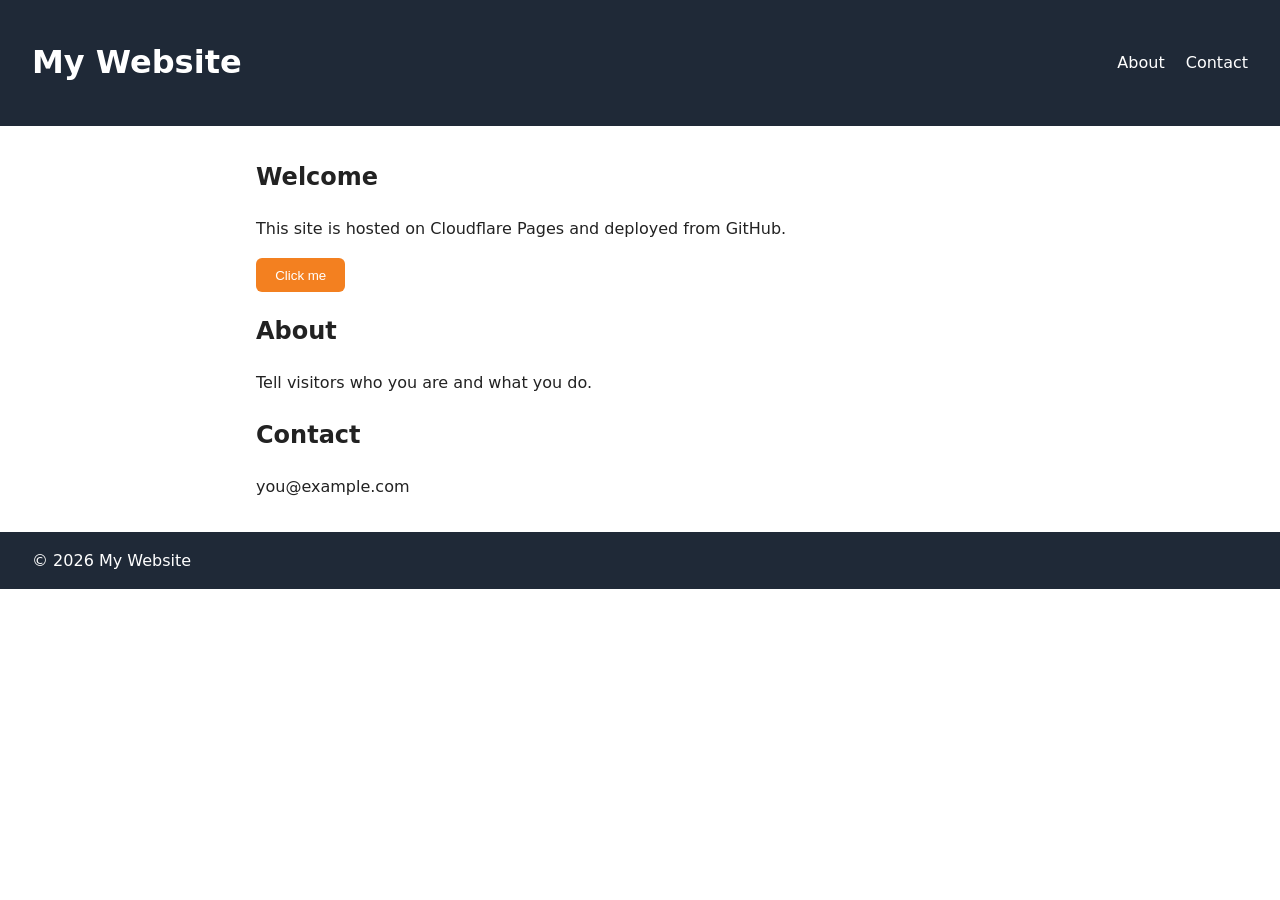
==== index.html @ 6a251885 "Add website files" ====
<!DOCTYPE html>
<html lang="en">
<head>
  <meta charset="UTF-8">
  <meta name="viewport" content="width=device-width, initial-scale=1">
  <title>My Website</title>
  <link rel="stylesheet" href="style.css">
</head>
<body>
  <header>
    <h1>My Website</h1>
    <nav>
      <a href="#about">About</a>
      <a href="#contact">Contact</a>
    </nav>
  </header>

  <main>
    <section>
      <h2>Welcome</h2>
      <p>This site is hosted on Cloudflare Pages and deployed from GitHub.</p>
      <button id="btn">Click me</button>
      <p id="msg"></p>
    </section>

    <section id="about">
      <h2>About</h2>
      <p>Tell visitors who you are and what you do.</p>
    </section>

    <section id="contact">
      <h2>Contact</h2>
      <p>you@example.com</p>
    </section>
  </main>

  <footer>&copy; 2026 My Website</footer>
  <script src="script.js"></script>
</body>
</html>
---- style.css ----
* { box-sizing: border-box; }
body {
  font-family: system-ui, sans-serif;
  margin: 0;
  line-height: 1.6;
  color: #222;
}
header, footer {
  background: #1f2937;
  color: #fff;
  padding: 1rem 2rem;
}
header { display: flex; justify-content: space-between; align-items: center; }
nav a { color: #fff; margin-left: 1rem; text-decoration: none; }
main { max-width: 800px; margin: 2rem auto; padding: 0 1rem; }
button {
  background: #f38020;
  color: #fff;
  border: 0;
  padding: .6rem 1.2rem;
  border-radius: 6px;
  cursor: pointer;
}
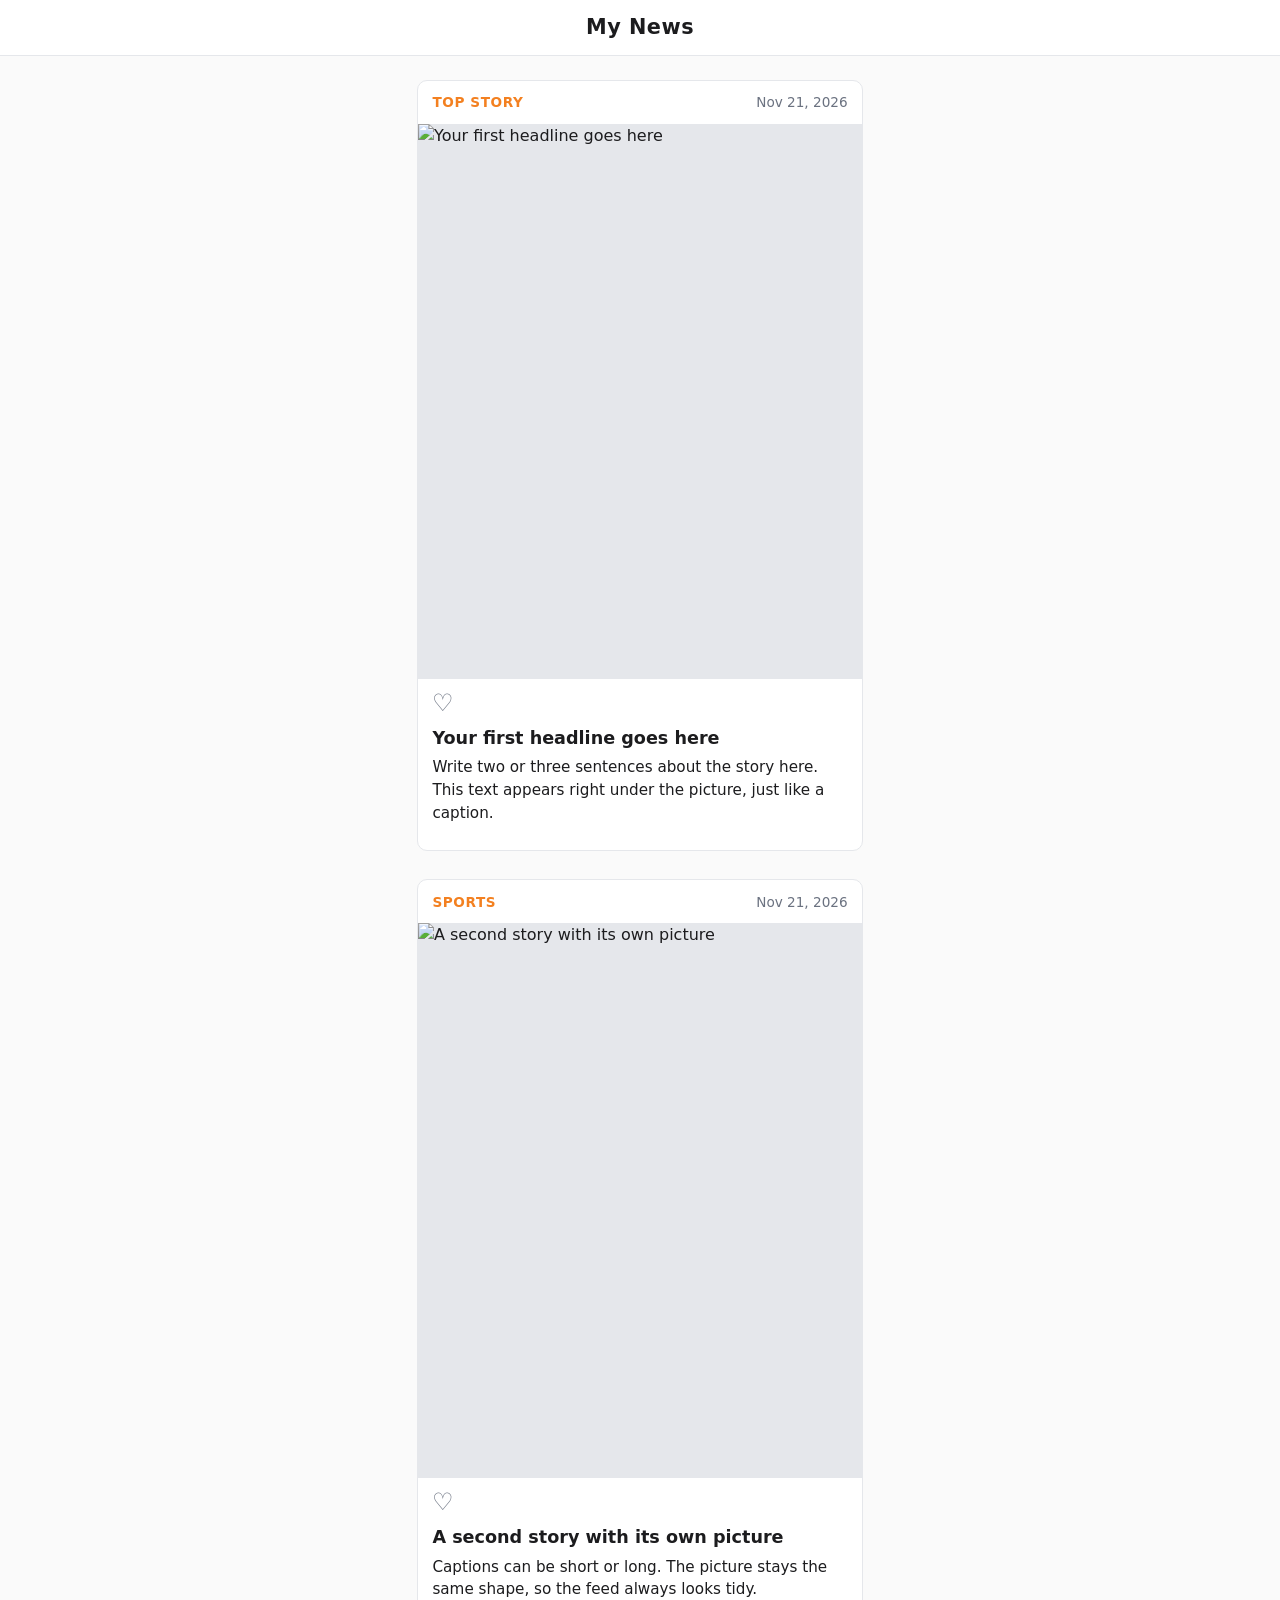
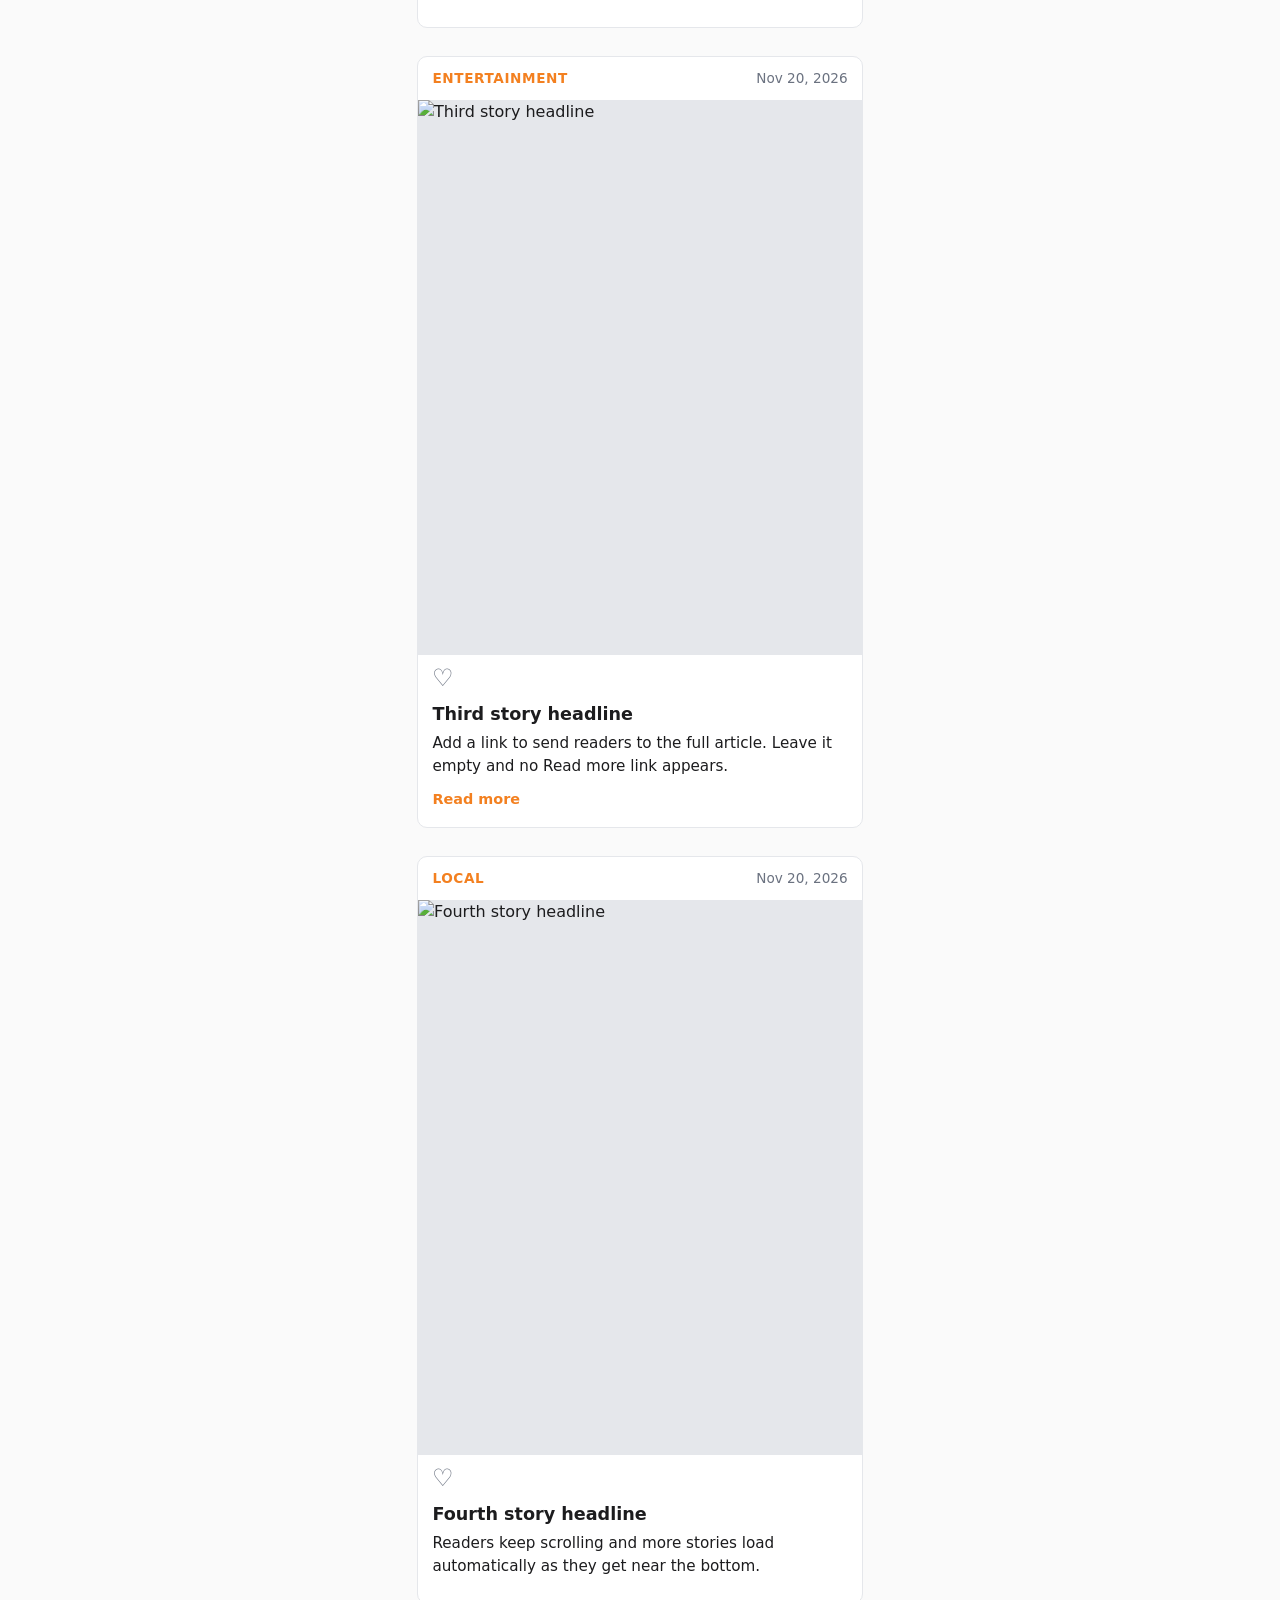
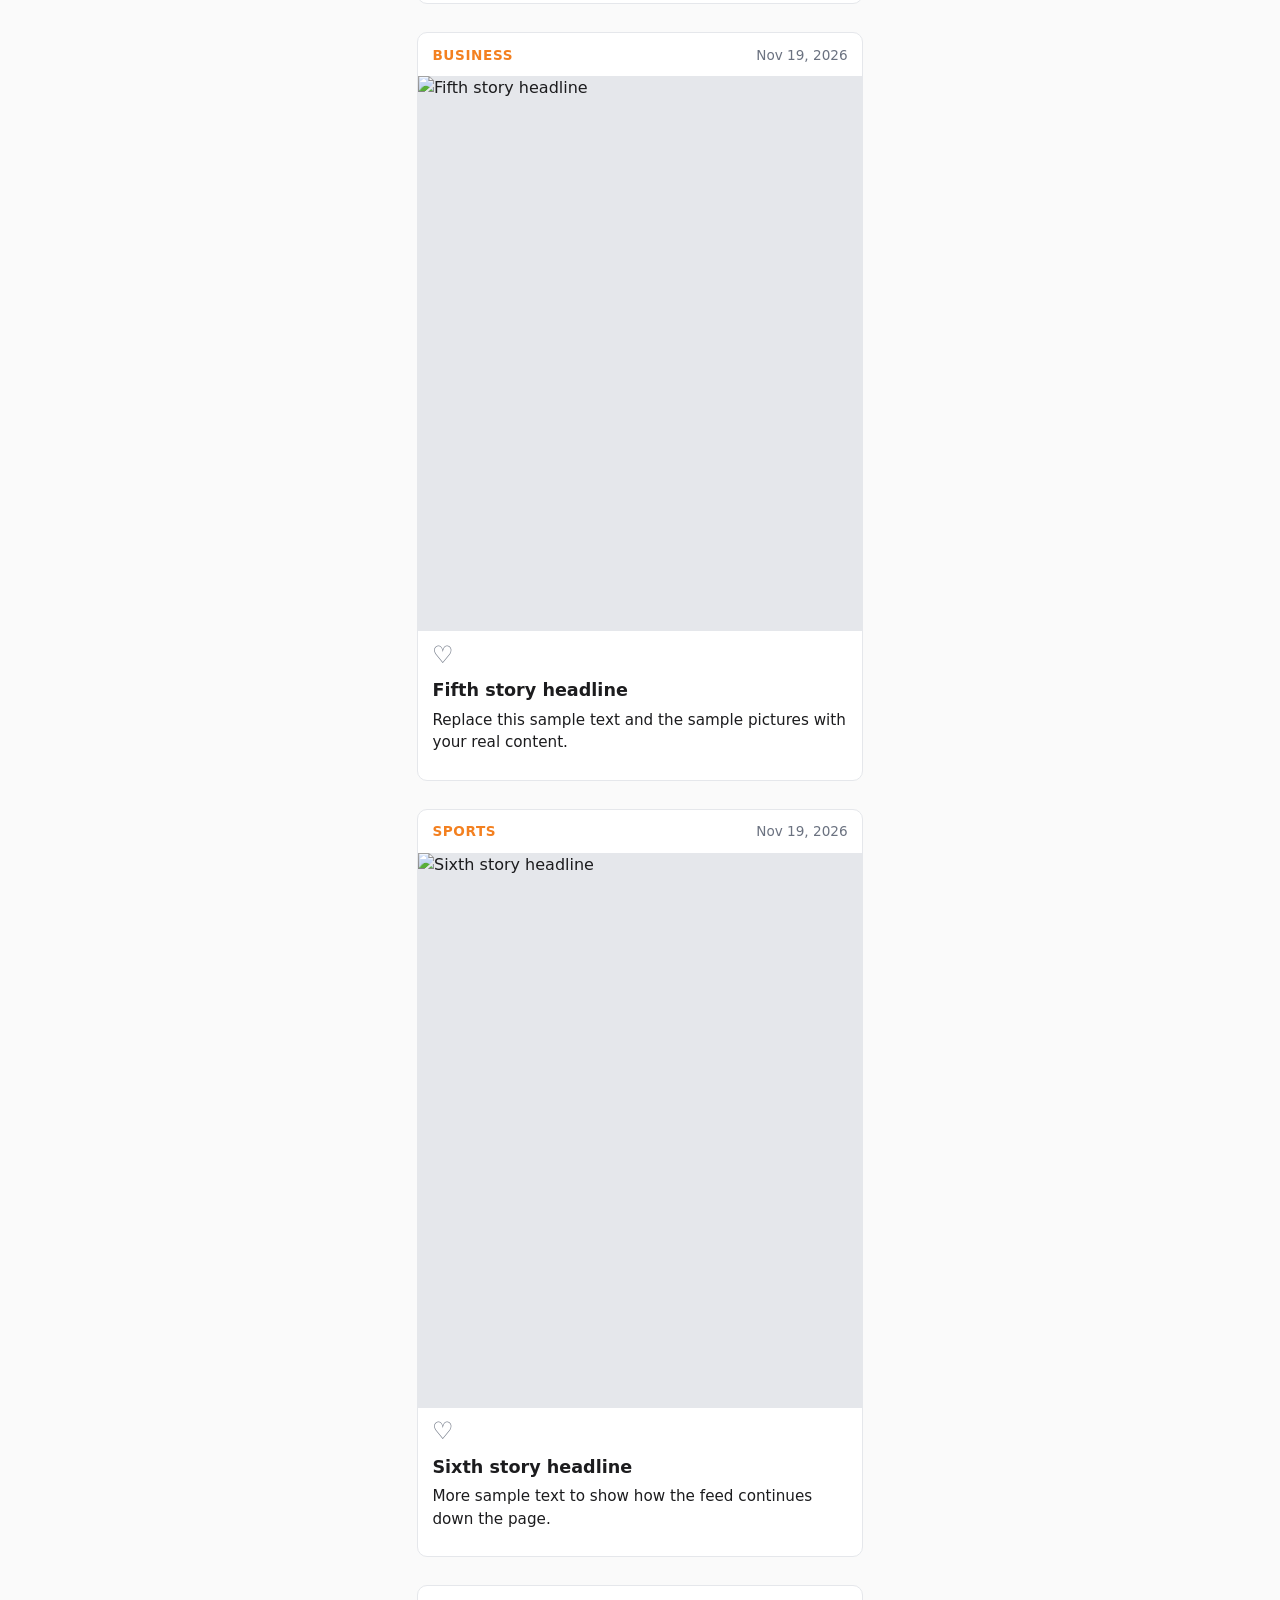
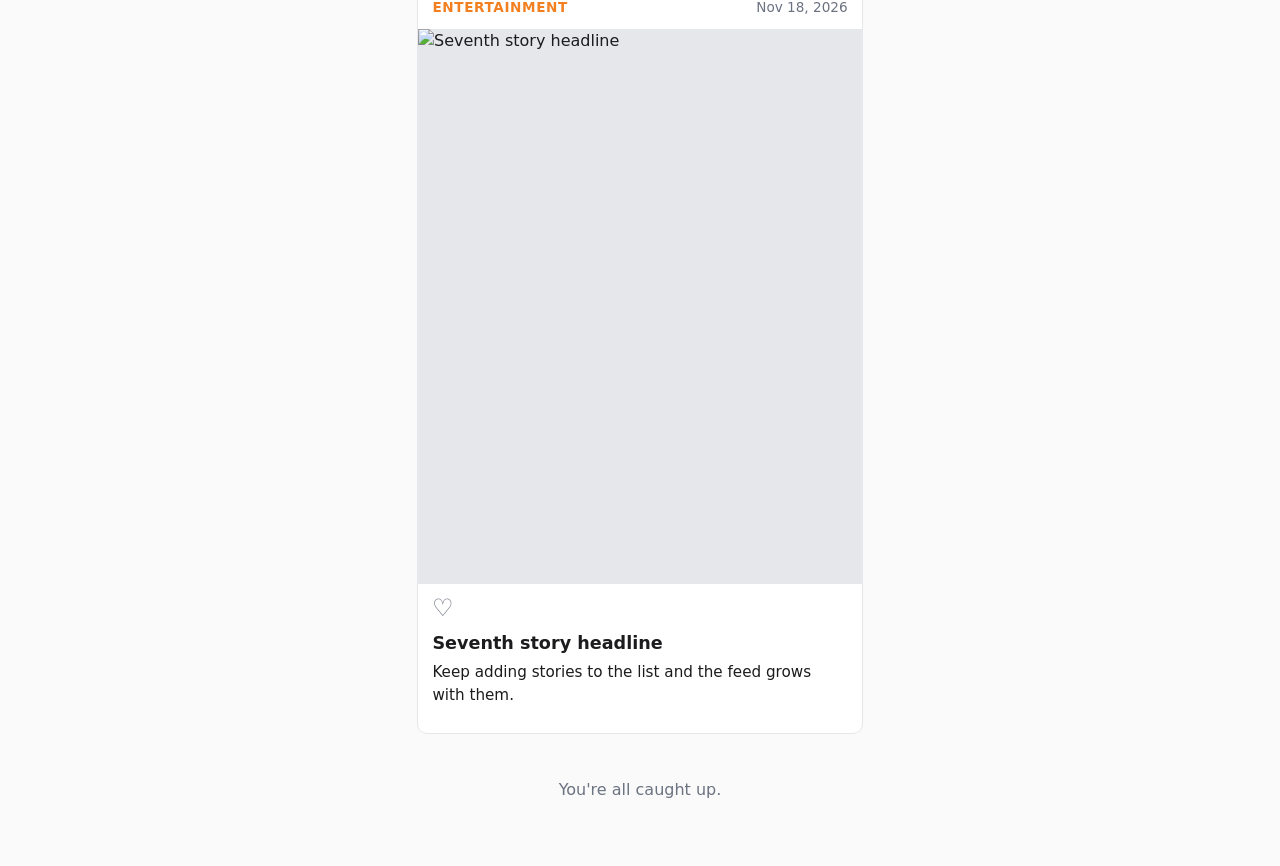
==== commit 42e1fda9: "News feed layout" ====
--- a/index.html
+++ b/index.html
@@ -3,38 +3,19 @@
 <head>
   <meta charset="UTF-8">
   <meta name="viewport" content="width=device-width, initial-scale=1">
-  <title>My Website</title>
+  <title>My News</title>
   <link rel="stylesheet" href="style.css">
 </head>
 <body>
-  <header>
-    <h1>My Website</h1>
-    <nav>
-      <a href="#about">About</a>
-      <a href="#contact">Contact</a>
-    </nav>
+  <header class="top">
+    <h1>My News</h1>
   </header>
 
-  <main>
-    <section>
-      <h2>Welcome</h2>
-      <p>This site is hosted on Cloudflare Pages and deployed from GitHub.</p>
-      <button id="btn">Click me</button>
-      <p id="msg"></p>
-    </section>
+  <main id="feed"></main>
+  <div id="sentinel"></div>
+  <p id="end" hidden>You're all caught up.</p>
 
-    <section id="about">
-      <h2>About</h2>
-      <p>Tell visitors who you are and what you do.</p>
-    </section>
-
-    <section id="contact">
-      <h2>Contact</h2>
-      <p>you@example.com</p>
-    </section>
-  </main>
-
-  <footer>&copy; 2026 My Website</footer>
+  <script src="posts.js"></script>
   <script src="script.js"></script>
 </body>
-</html>
+</html>
--- a/style.css
+++ b/style.css
@@ -1,23 +1,89 @@
 * { box-sizing: border-box; }
+:root {
+  --bg: #fafafa;
+  --card: #ffffff;
+  --text: #1c1c1e;
+  --muted: #6b7280;
+  --line: #e5e7eb;
+  --accent: #f38020;
+}
+@media (prefers-color-scheme: dark) {
+  :root {
+    --bg: #0f1115;
+    --card: #181b21;
+    --text: #f3f4f6;
+    --muted: #9ca3af;
+    --line: #2a2f38;
+  }
+}
 body {
-  font-family: system-ui, sans-serif;
   margin: 0;
-  line-height: 1.6;
-  color: #222;
+  background: var(--bg);
+  color: var(--text);
+  font-family: system-ui, -apple-system, sans-serif;
+  line-height: 1.5;
 }
-header, footer {
-  background: #1f2937;
-  color: #fff;
-  padding: 1rem 2rem;
+.top {
+  position: sticky;
+  top: 0;
+  z-index: 10;
+  background: var(--card);
+  border-bottom: 1px solid var(--line);
+  text-align: center;
+  padding: .75rem 1rem;
 }
-header { display: flex; justify-content: space-between; align-items: center; }
-nav a { color: #fff; margin-left: 1rem; text-decoration: none; }
-main { max-width: 800px; margin: 2rem auto; padding: 0 1rem; }
-button {
-  background: #f38020;
-  color: #fff;
+.top h1 { margin: 0; font-size: 1.3rem; letter-spacing: .5px; }
+
+#feed {
+  max-width: 470px;
+  margin: 1.5rem auto;
+  padding: 0 .75rem;
+}
+.card {
+  background: var(--card);
+  border: 1px solid var(--line);
+  border-radius: 10px;
+  margin-bottom: 1.75rem;
+  overflow: hidden;
+}
+.card-top {
+  display: flex;
+  justify-content: space-between;
+  align-items: center;
+  padding: .7rem .9rem;
+  font-size: .85rem;
+}
+.cat {
+  font-weight: 700;
+  text-transform: uppercase;
+  letter-spacing: .6px;
+  color: var(--accent);
+}
+.date { color: var(--muted); }
+.card img {
+  display: block;
+  width: 100%;
+  aspect-ratio: 4 / 5;
+  object-fit: cover;
+  background: var(--line);
+}
+.actions { padding: .6rem .9rem 0; }
+.like {
+  background: none;
   border: 0;
-  padding: .6rem 1.2rem;
-  border-radius: 6px;
+  font-size: 1.5rem;
   cursor: pointer;
+  color: var(--muted);
+  padding: 0;
 }
+.like.on { color: #e11d48; }
+.body { padding: .4rem .9rem 1rem; }
+.body h2 { margin: .2rem 0 .4rem; font-size: 1.1rem; line-height: 1.3; }
+.body p { margin: 0 0 .6rem; color: var(--text); font-size: .95rem; }
+.body a {
+  color: var(--accent);
+  font-weight: 600;
+  text-decoration: none;
+  font-size: .9rem;
+}
+#end { text-align: center; color: var(--muted); padding: 1rem 0 3rem; }
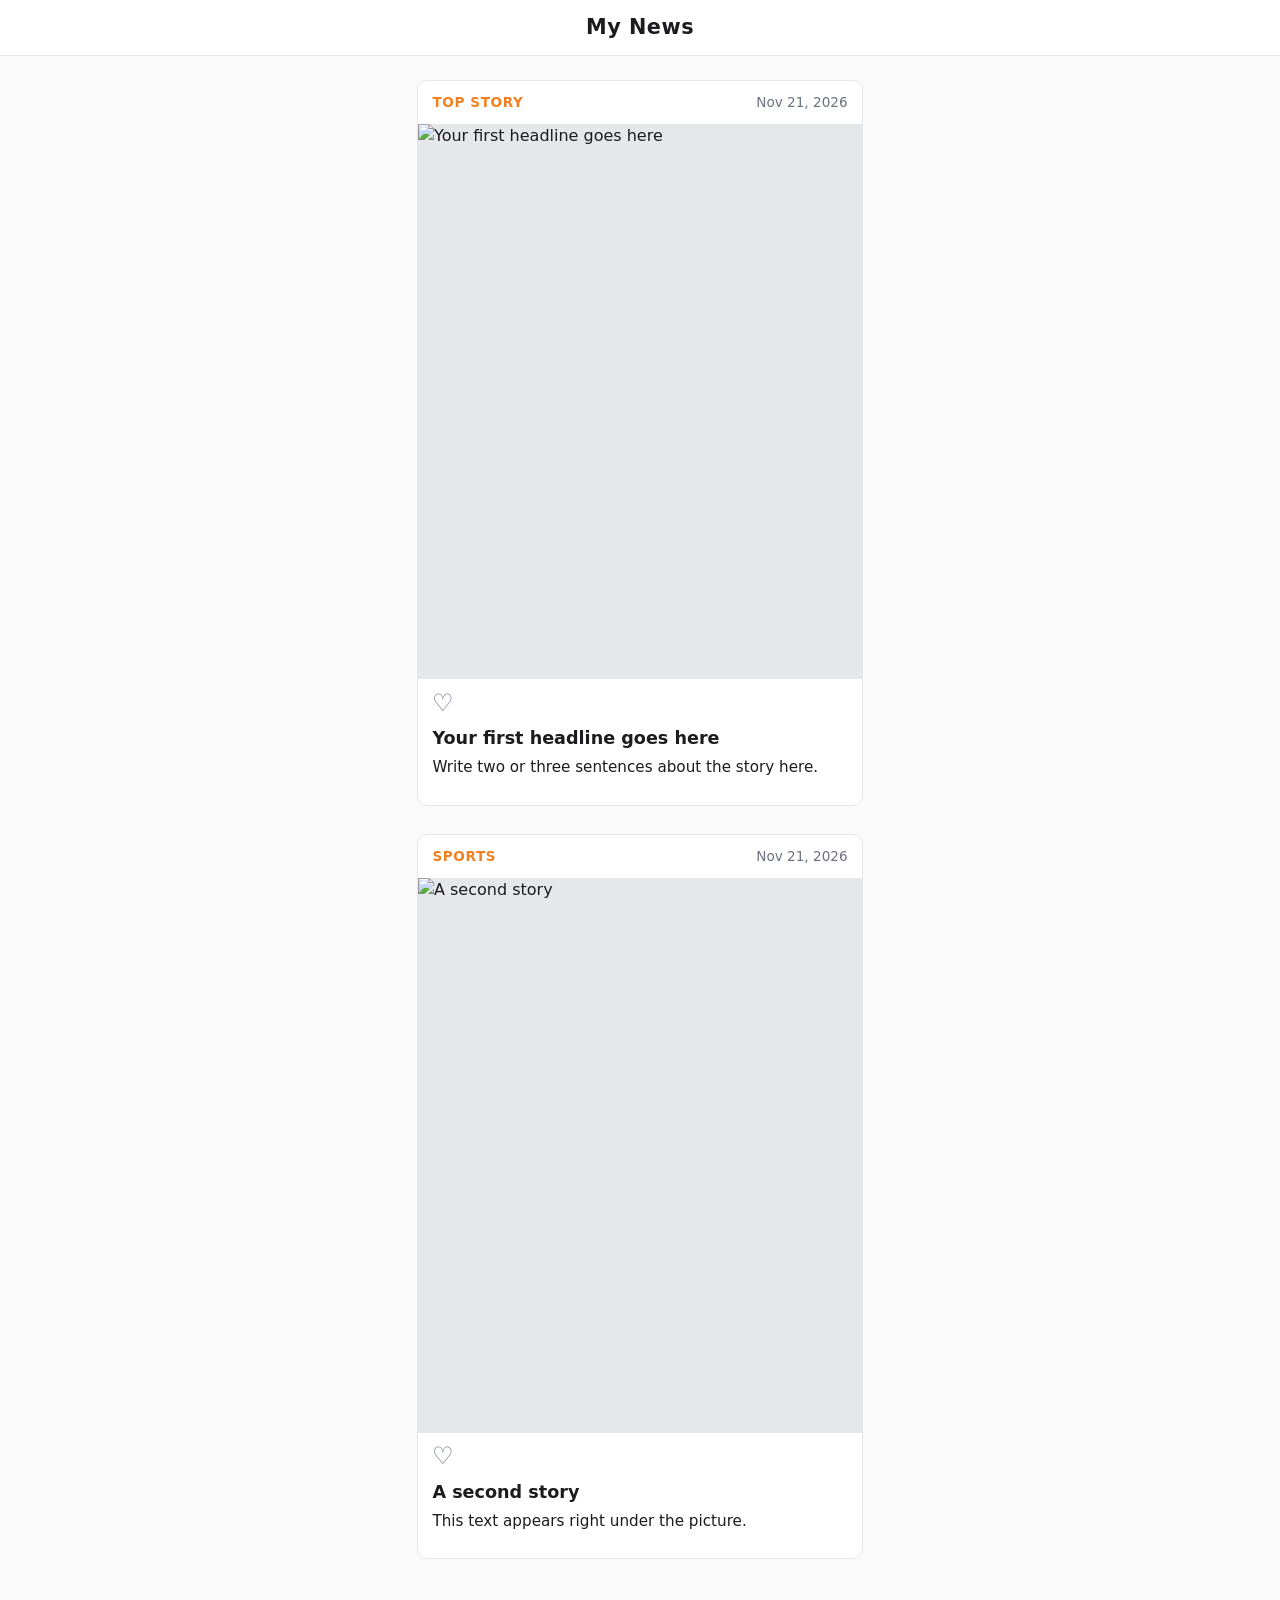
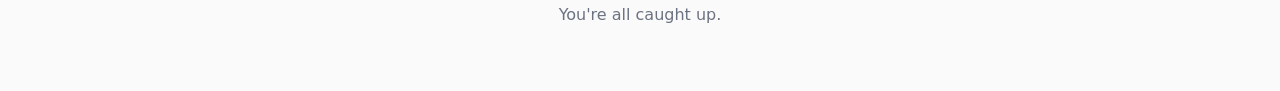
==== commit 51221f82: "Add easy editor" ====
--- a/index.html
+++ b/index.html
@@ -15,7 +15,6 @@
   <div id="sentinel"></div>
   <p id="end" hidden>You're all caught up.</p>
 
-  <script src="posts.js"></script>
   <script src="script.js"></script>
 </body>
 </html>
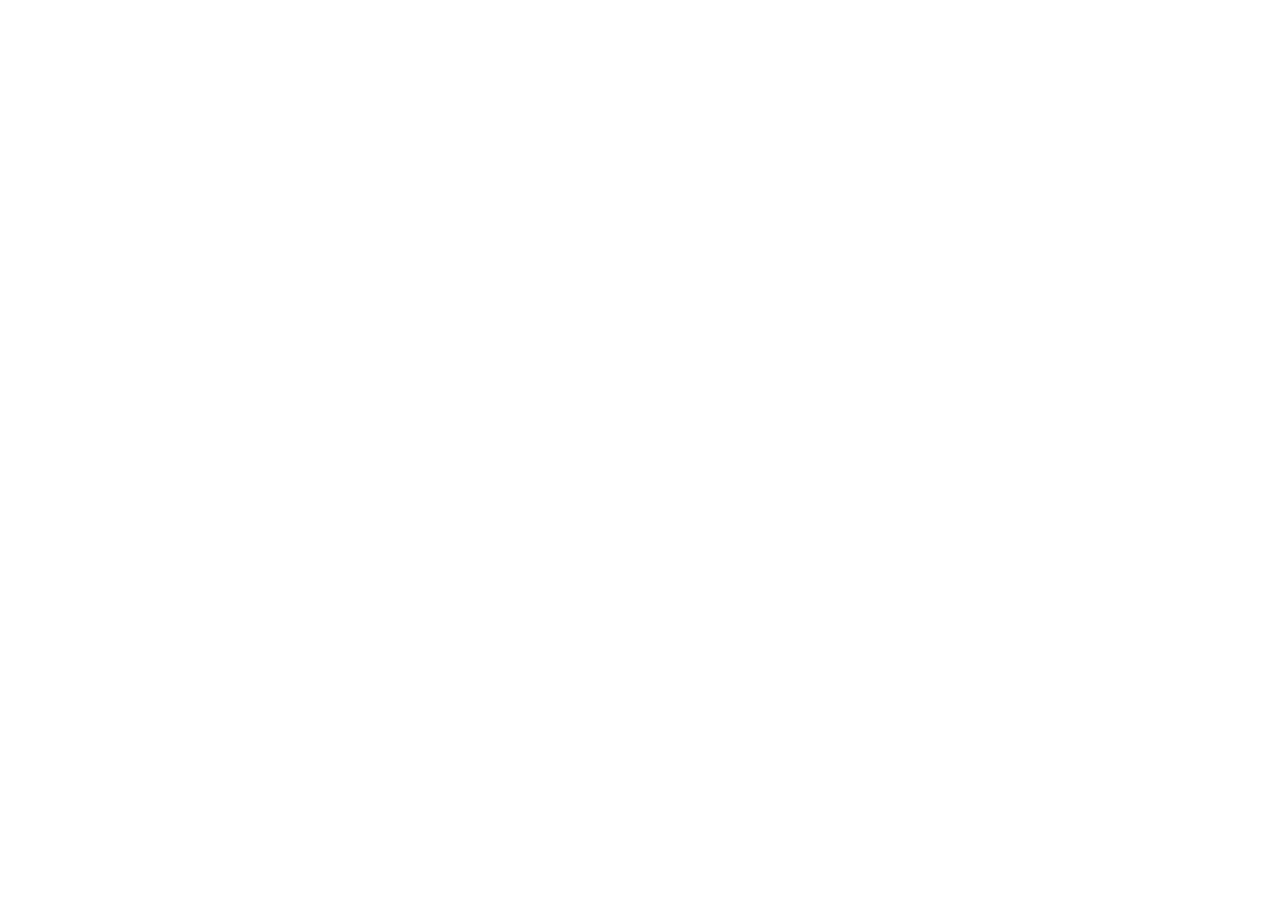
==== commit 42290c4b: "Update index.html" ====
--- a/index.html
+++ b/index.html
@@ -3,12 +3,13 @@
 <head>
   <meta charset="UTF-8">
   <meta name="viewport" content="width=device-width, initial-scale=1">
-  <title>My News</title>
+  <title>Keglam Media/title>
   <link rel="stylesheet" href="style.css">
 </head>
 <body>
-  <header class="top">
-    <h1>My News</h1>
+    <header class="top">
+    <h1>Keglam Media</h1>
+    <a class="contact" href="mailto:dpwatz@keglammedia.com">dpwatz@keglammedia.com</a>
   </header>
 
   <main id="feed"></main>
@@ -17,4 +18,4 @@
 
   <script src="script.js"></script>
 </body>
-</html>+</html>
--- a/style.css
+++ b/style.css
@@ -87,3 +87,4 @@
   font-size: .9rem;
 }
 #end { text-align: center; color: var(--muted); padding: 1rem 0 3rem; }
+.body .credit { margin: 0 0 .6rem; color: var(--muted); font-size: .8rem; font-style: italic; }
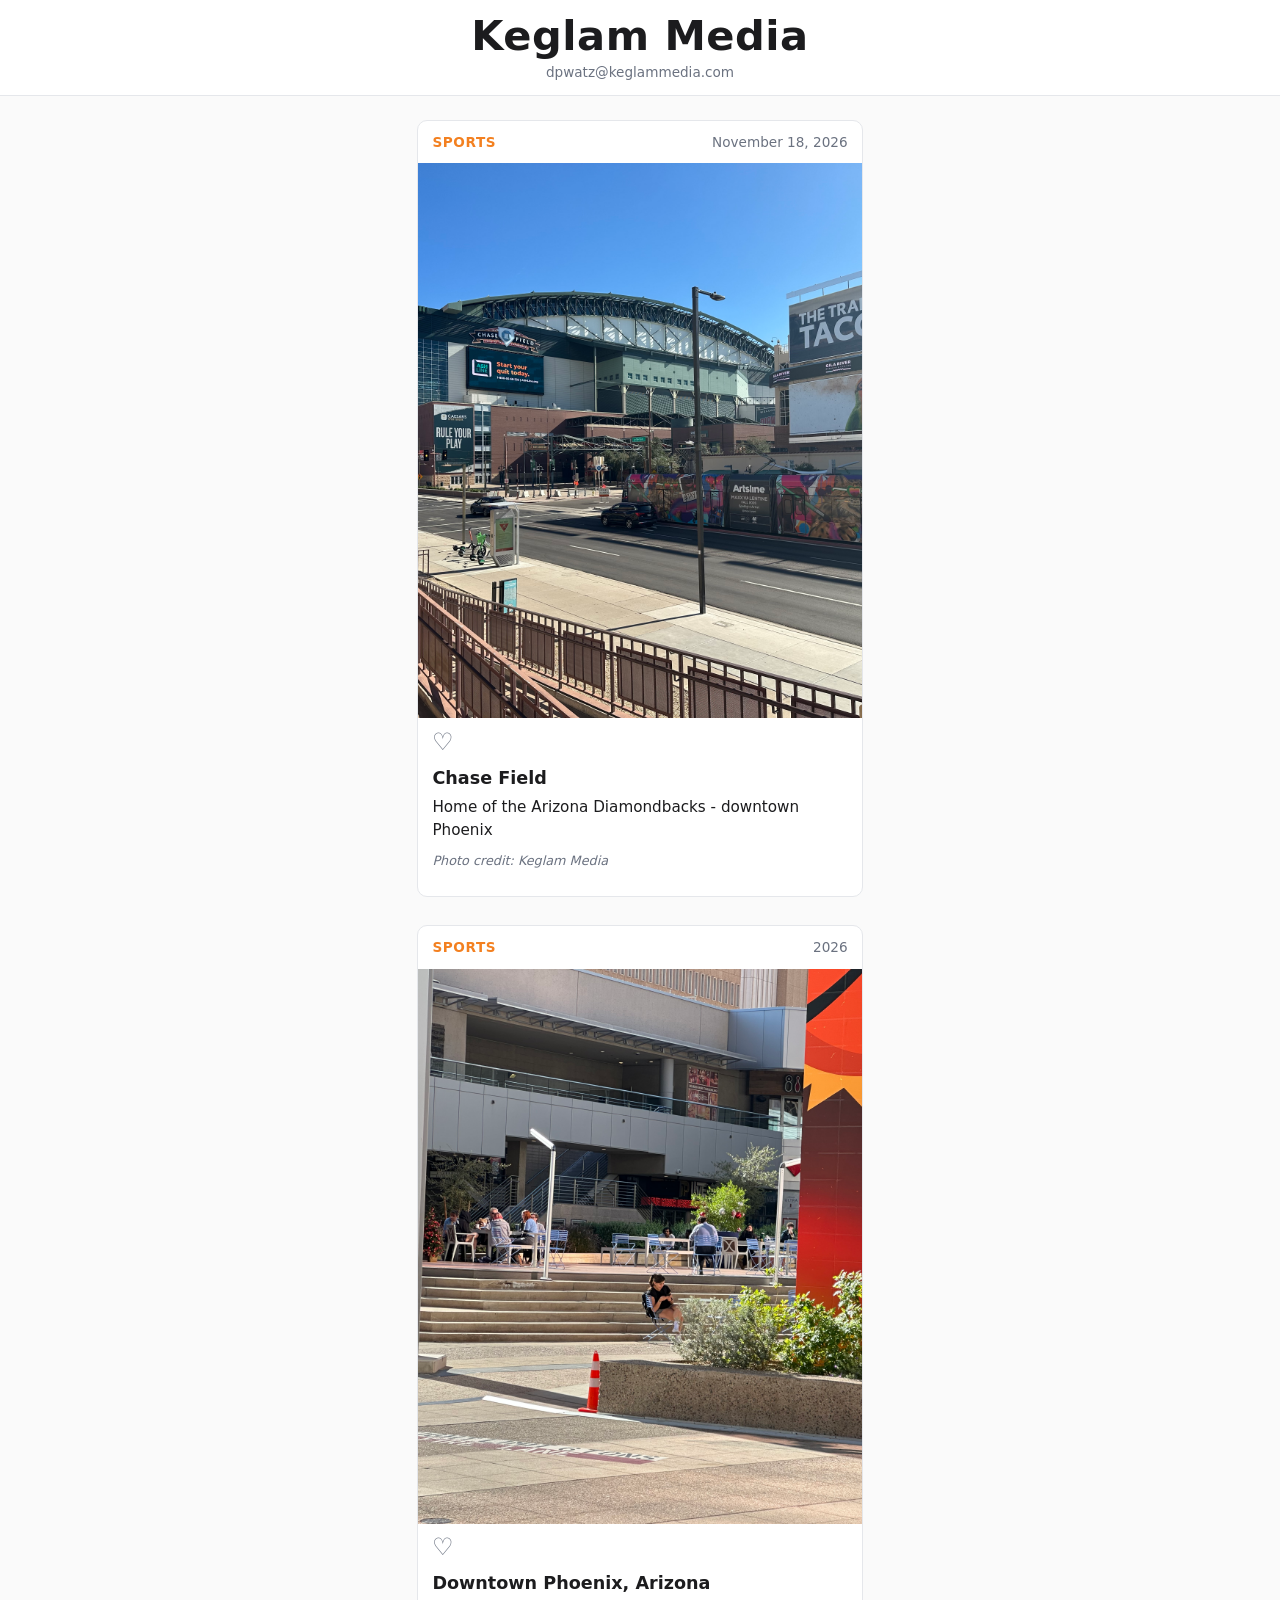
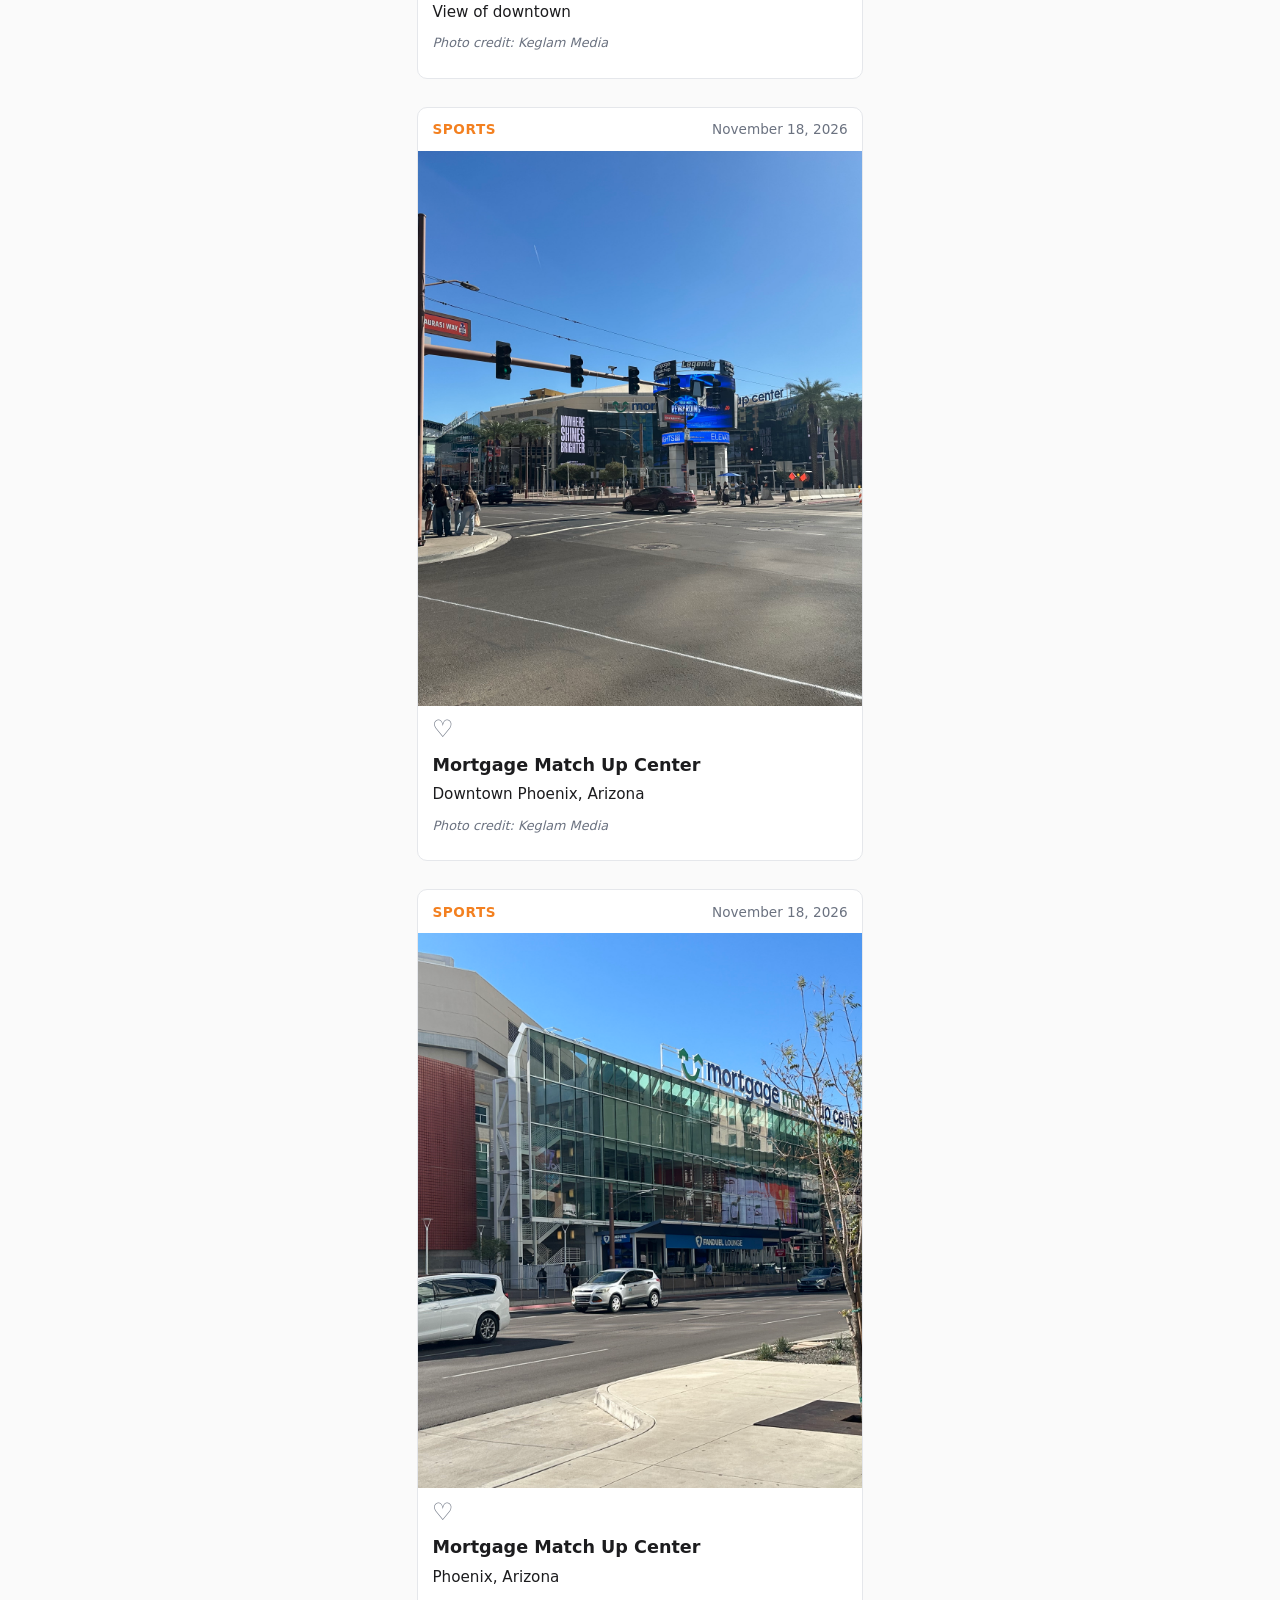
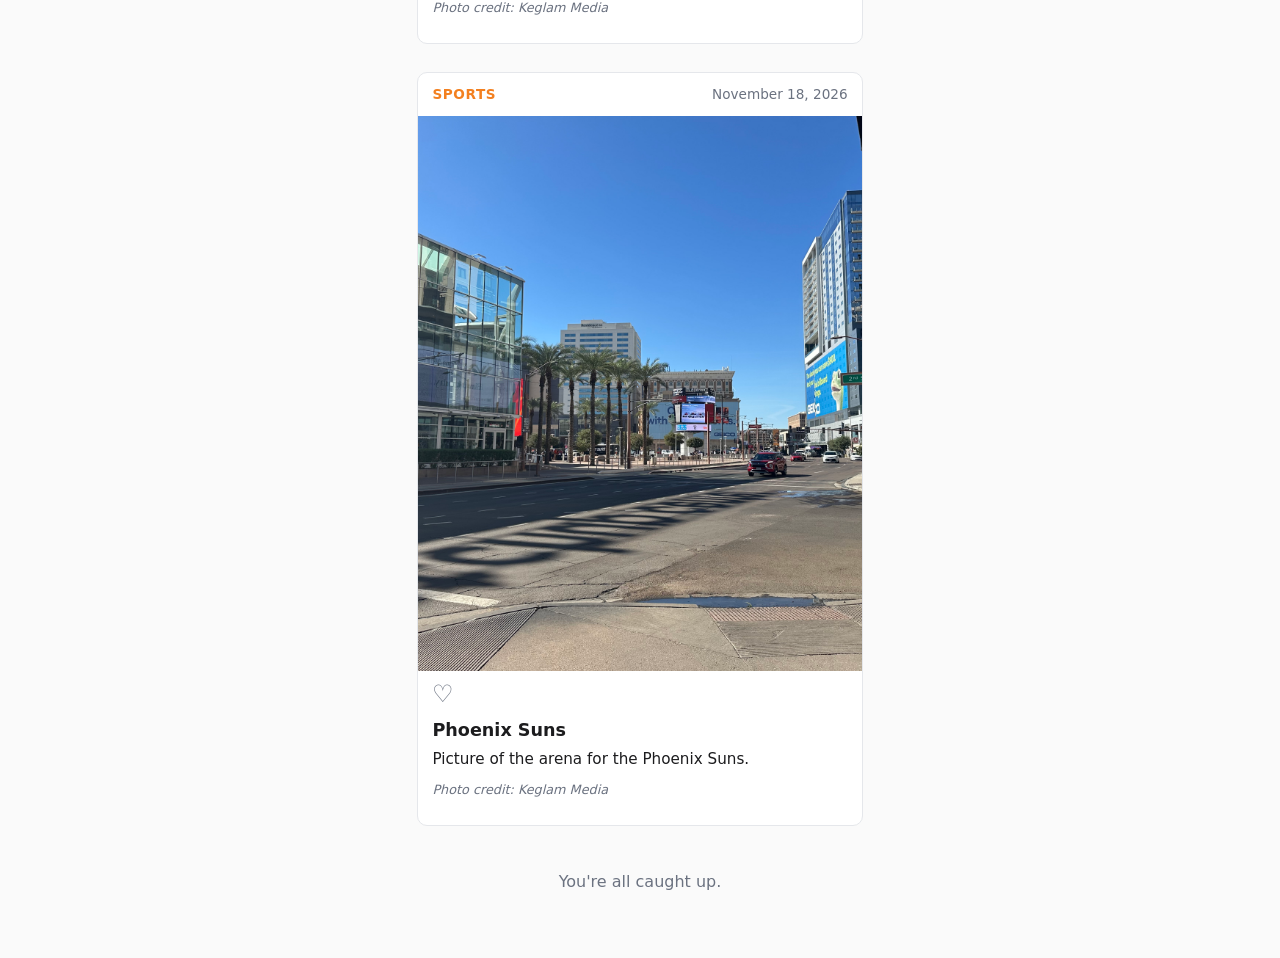
==== commit bc8aed46: "Fix title tag in index.html" ====
--- a/index.html
+++ b/index.html
@@ -3,11 +3,11 @@
 <head>
   <meta charset="UTF-8">
   <meta name="viewport" content="width=device-width, initial-scale=1">
-  <title>Keglam Media/title>
+  <title>Keglam Media</title>
   <link rel="stylesheet" href="style.css">
 </head>
 <body>
-    <header class="top">
+      <header class="top">
     <h1>Keglam Media</h1>
     <a class="contact" href="mailto:dpwatz@keglammedia.com">dpwatz@keglammedia.com</a>
   </header>
--- a/style.css
+++ b/style.css
@@ -87,4 +87,7 @@
   font-size: .9rem;
 }
 #end { text-align: center; color: var(--muted); padding: 1rem 0 3rem; }
-.body .credit { margin: 0 0 .6rem; color: var(--muted); font-size: .8rem; font-style: italic; }+.body .credit { margin: 0 0 .6rem; color: var(--muted); font-size: .8rem; font-style: italic; }
+.top h1 { font-size: clamp(1.8rem, 6vw, 2.6rem); line-height: 1.15; }
+.top .contact { display: block; margin-top: .15rem; font-size: .85rem; color: var(--muted); text-decoration: none; }
+.top .contact:hover { color: var(--accent); }
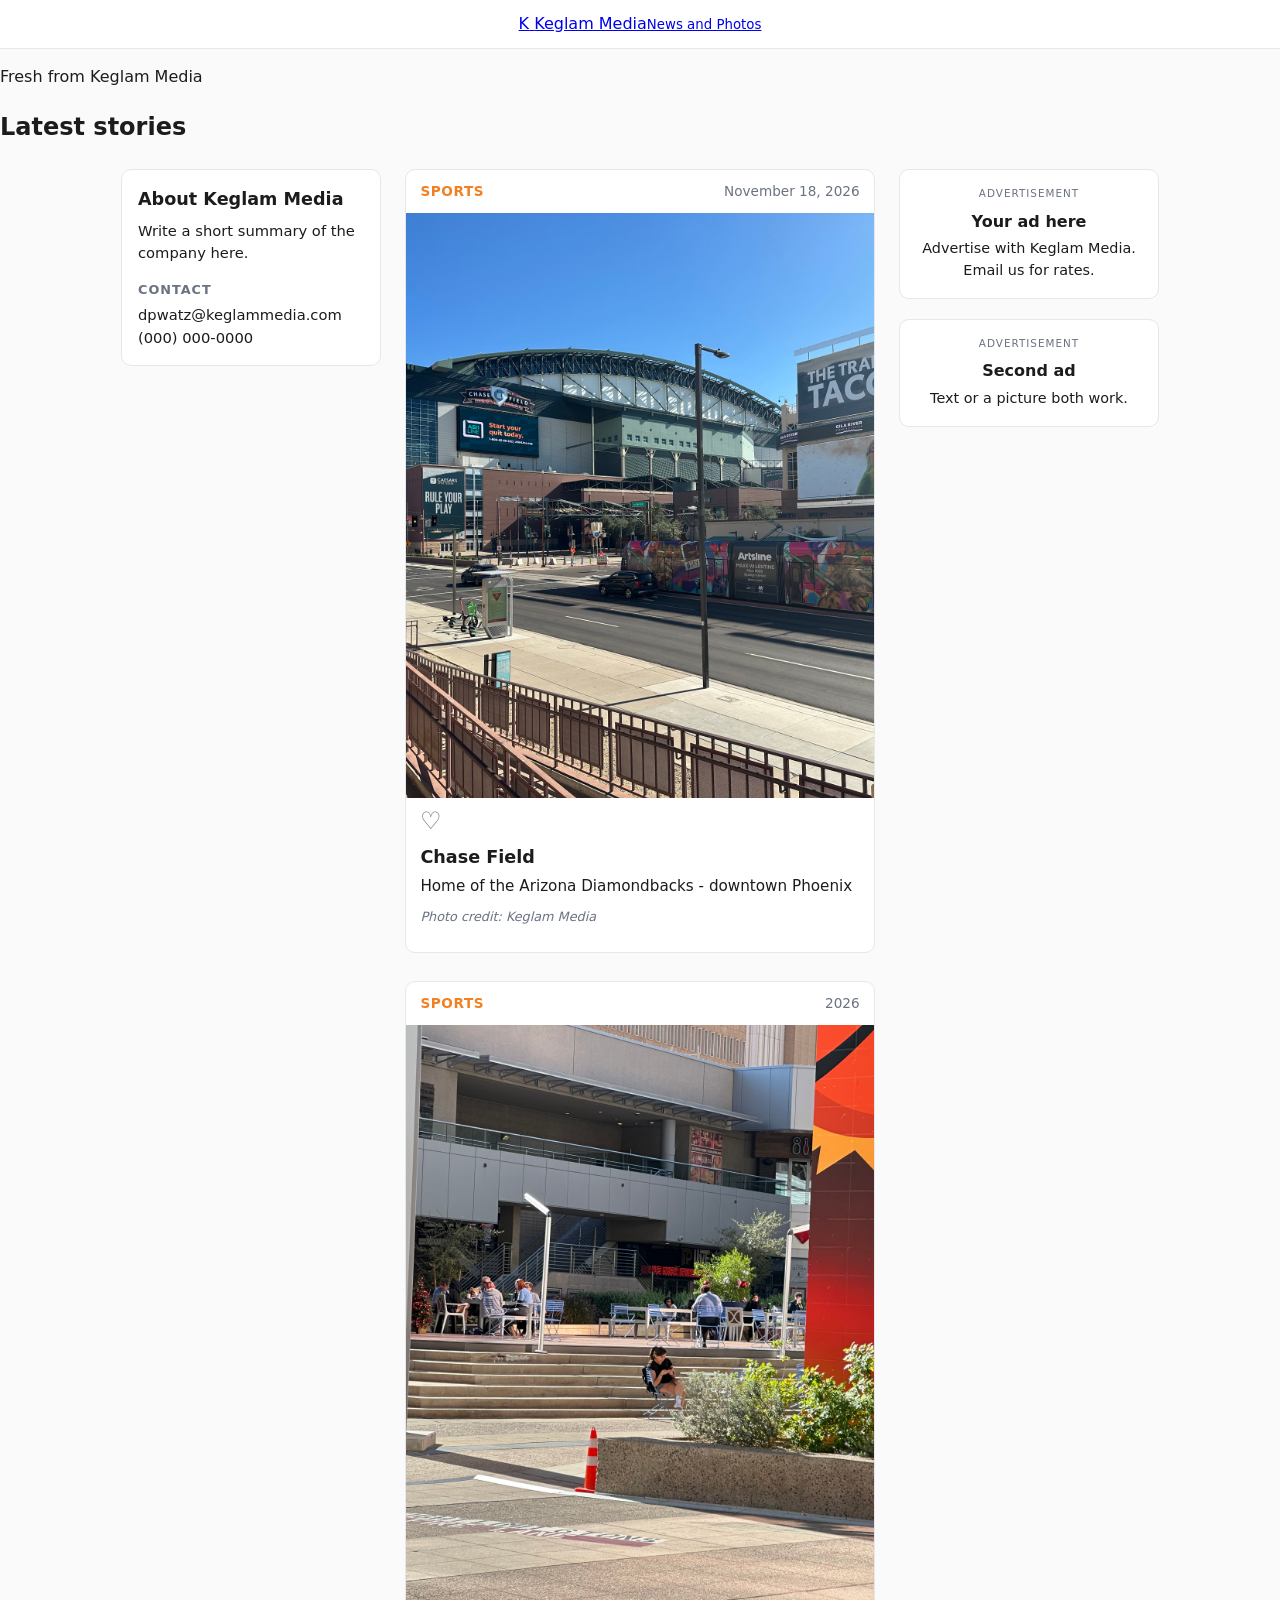
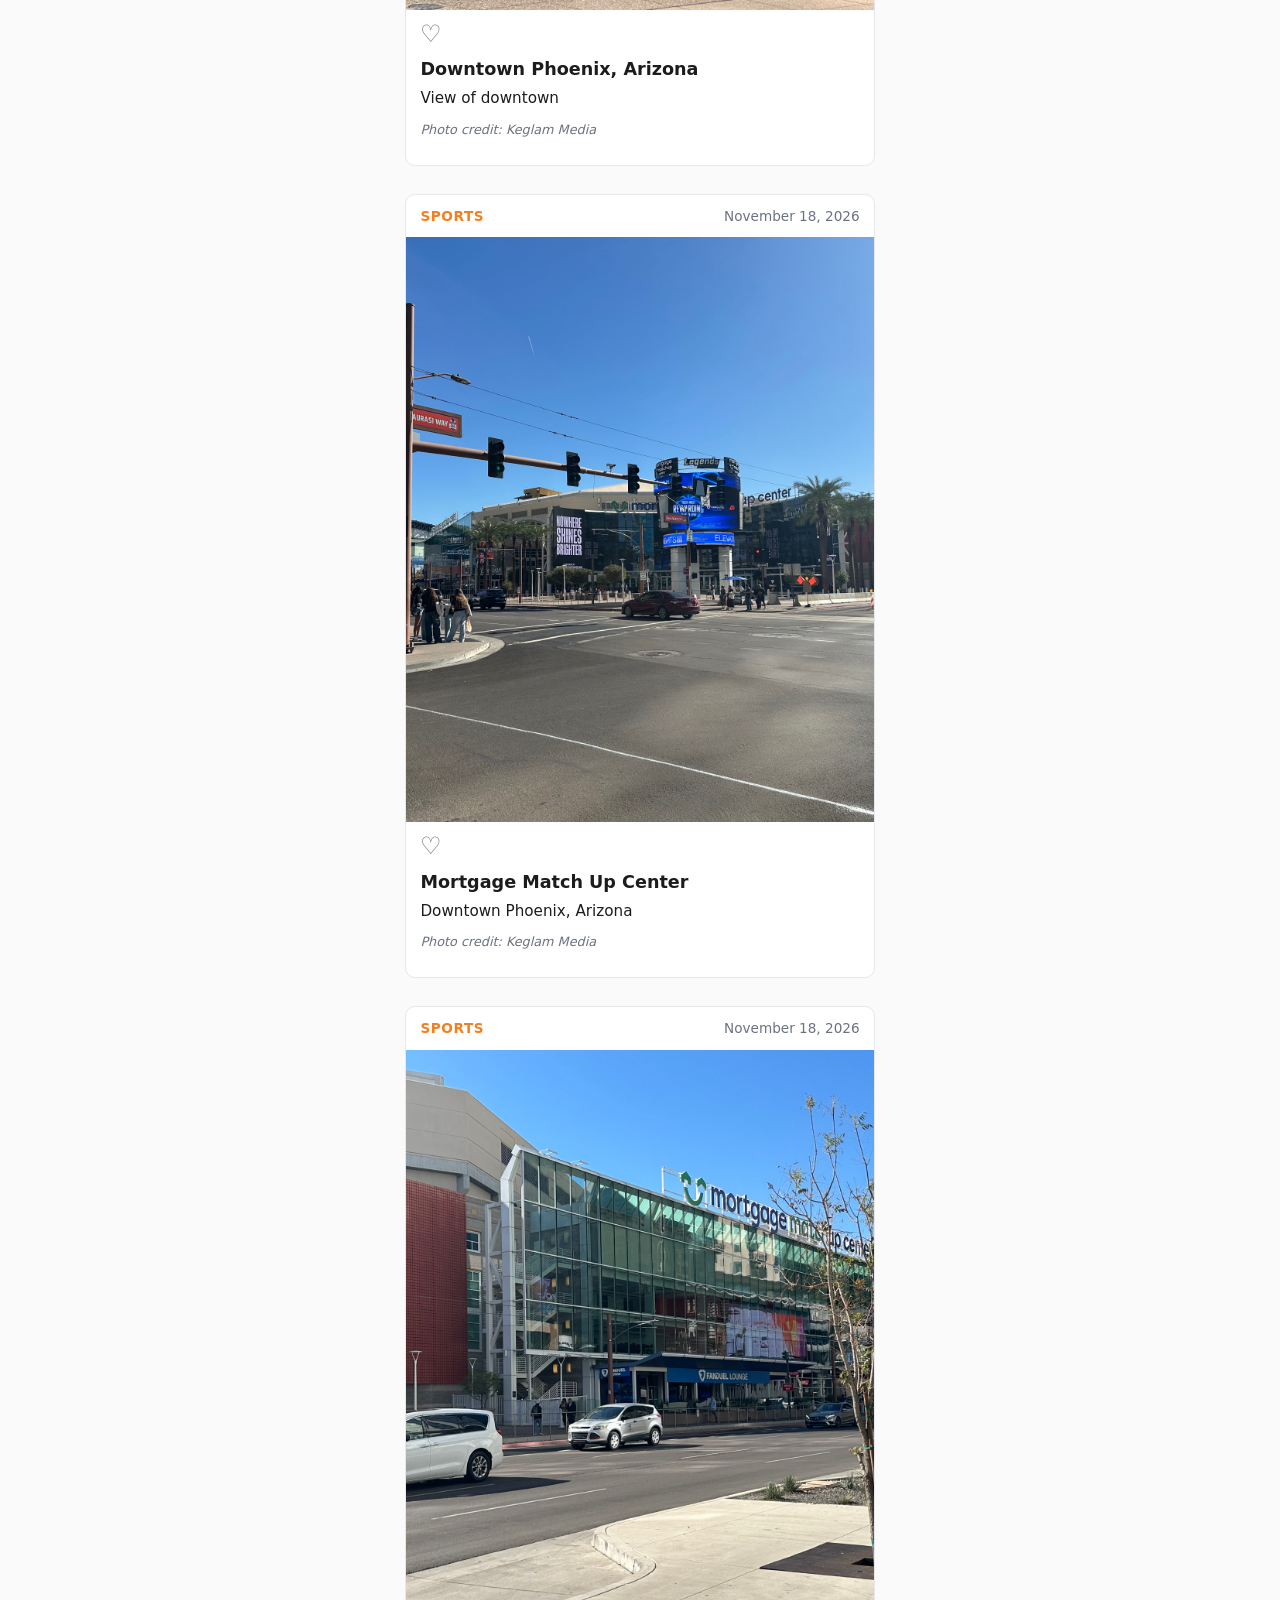
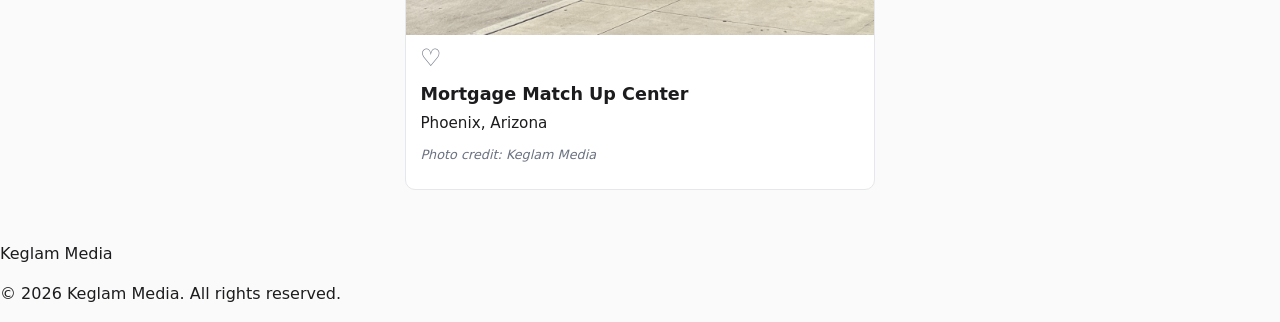
==== commit 76376b17: "Update index.html with new meta and layout elements" ====
--- a/index.html
+++ b/index.html
@@ -4,17 +4,37 @@
   <meta charset="UTF-8">
   <meta name="viewport" content="width=device-width, initial-scale=1">
   <title>Keglam Media</title>
+  <meta name="description" content="Stories and photos from Keglam Media.">
+  <link rel="preconnect" href="https://fonts.googleapis.com">
+  <link rel="preconnect" href="https://fonts.gstatic.com" crossorigin>
+  <link href="https://fonts.googleapis.com/css2?family=Bricolage+Grotesque:opsz,wght@12..96,500..800&family=IBM+Plex+Mono:wght@400;500;600;700&family=IBM+Plex+Sans:wght@400;500;600&display=swap" rel="stylesheet">
   <link rel="stylesheet" href="style.css">
 </head>
 <body>
-      <header class="top">
-    <h1>Keglam Media</h1>
-    <a class="contact" href="mailto:dpwatz@keglammedia.com">dpwatz@keglammedia.com</a>
+  <header class="top">
+    <a class="brand" href="#top">
+      <span class="logo">K</span>
+      <span class="name">Keglam Media<small>News and Photos</small></span>
+    </a>
   </header>
 
-  <main id="feed"></main>
+  <section id="top" class="mast">
+    <p class="eyebrow sq">Fresh from Keglam Media</p>
+    <h1>Latest <span class="hl">stories</span></h1>
+  </section>
+
+  <div class="layout">
+    <aside id="leftBox" class="side left"></aside>
+    <main id="feed"></main>
+    <aside id="adsCol" class="side right"></aside>
+  </div>
   <div id="sentinel"></div>
   <p id="end" hidden>You're all caught up.</p>
+
+  <footer>
+    <p class="brandline">Keglam Media</p>
+    <p>&copy; 2026 Keglam Media. All rights reserved.</p>
+  </footer>
 
   <script src="script.js"></script>
 </body>
--- a/style.css
+++ b/style.css
@@ -91,3 +91,109 @@
 .top h1 { font-size: clamp(1.8rem, 6vw, 2.6rem); line-height: 1.15; }
 .top .contact { display: block; margin-top: .15rem; font-size: .85rem; color: var(--muted); text-decoration: none; }
 .top .contact:hover { color: var(--accent); }
+[hidden] { display: none !important; }
+.layout {
+  display: grid;
+  grid-template-columns: 260px minmax(0, 470px) 260px;
+  gap: 1.5rem;
+  justify-content: center;
+  align-items: start;
+  margin: 1.5rem auto;
+  padding: 0 .75rem;
+}
+.layout #feed { max-width: none; margin: 0; padding: 0; }
+.box, .ad {
+  background: var(--card);
+  border: 1px solid var(--line);
+  border-radius: 10px;
+  padding: 1rem;
+}
+.box h3 { margin: 0 0 .5rem; font-size: 1.1rem; }
+.box h4 { margin: 1rem 0 .3rem; font-size: .8rem; text-transform: uppercase; letter-spacing: 1px; color: var(--muted); }
+.box p { margin: 0; font-size: .92rem; }
+.pre { white-space: pre-line; }
+.ad { margin-bottom: 1.25rem; text-align: center; }
+.ad .tag { font-size: .65rem; text-transform: uppercase; letter-spacing: 1px; color: var(--muted); margin-bottom: .5rem; }
+.ad img { display: block; width: 100%; border-radius: 6px; margin-bottom: .5rem; }
+.ad h3 { margin: 0 0 .3rem; font-size: 1rem; }
+.ad p { margin: 0; font-size: .9rem; color: var(--text); }
+.ad-link { color: inherit; text-decoration: none; display: block; }
+.feed-ad { display: none; }
+@media (max-width: 1000px) {
+  .layout { grid-template-columns: minmax(0, 1fr); max-width: 520px; }
+  .side.right { display: none; }
+  .feed-ad { display: block; margin-bottom: 1.75rem; }
+}
+[hidden] { display: none !important; }
+.layout {
+  display: grid;
+  grid-template-columns: 260px minmax(0, 470px) 260px;
+  gap: 1.5rem;
+  justify-content: center;
+  align-items: start;
+  margin: 1.5rem auto;
+  padding: 0 .75rem;
+}
+.layout #feed { max-width: none; margin: 0; padding: 0; }
+.box, .ad {
+  background: var(--card);
+  border: 1px solid var(--line);
+  border-radius: 10px;
+  padding: 1rem;
+}
+.box h3 { margin: 0 0 .5rem; font-size: 1.1rem; }
+.box h4 { margin: 1rem 0 .3rem; font-size: .8rem; text-transform: uppercase; letter-spacing: 1px; color: var(--muted); }
+.box p { margin: 0; font-size: .92rem; }
+.pre { white-space: pre-line; }
+.ad { margin-bottom: 1.25rem; text-align: center; }
+.ad .tag { font-size: .65rem; text-transform: uppercase; letter-spacing: 1px; color: var(--muted); margin-bottom: .5rem; }
+.ad img { display: block; width: 100%; border-radius: 6px; margin-bottom: .5rem; }
+.ad h3 { margin: 0 0 .3rem; font-size: 1rem; }
+.ad p { margin: 0; font-size: .9rem; color: var(--text); }
+.ad-link { color: inherit; text-decoration: none; display: block; }
+.feed-ad { display: none; }
+@media (max-width: 1000px) {
+  .layout { grid-template-columns: minmax(0, 1fr); max-width: 520px; }
+  .side.right { display: none; }
+  .feed-ad { display: block; margin-bottom: 1.75rem; }
+}
+/* Sliding photos inside stories */
+.pslider { position: relative; }
+.pstrip {
+  display: flex;
+  overflow-x: auto;
+  scroll-snap-type: x mandatory;
+  scroll-behavior: smooth;
+  scrollbar-width: none;
+  -webkit-overflow-scrolling: touch;
+}
+.pstrip::-webkit-scrollbar { display: none; }
+.pstrip img { flex: 0 0 100%; scroll-snap-align: start; }
+.parrow {
+  position: absolute;
+  top: 50%;
+  transform: translateY(-50%);
+  z-index: 2;
+  width: 38px;
+  height: 38px;
+  border: 0;
+  border-radius: 50%;
+  background: rgba(255, 255, 255, .92);
+  color: var(--text);
+  font-size: 1.1rem;
+  cursor: pointer;
+  box-shadow: 0 1px 6px rgba(0, 0, 0, .35);
+}
+.parrow.prev { left: 8px; }
+.parrow.next { right: 8px; }
+.parrow[disabled] { opacity: 0; pointer-events: none; }
+.pcount {
+  position: absolute;
+  top: 10px;
+  right: 10px;
+  padding: .15rem .55rem;
+  border-radius: 999px;
+  background: rgba(0, 0, 0, .6);
+  color: #fff;
+  font-size: .75rem;
+}
